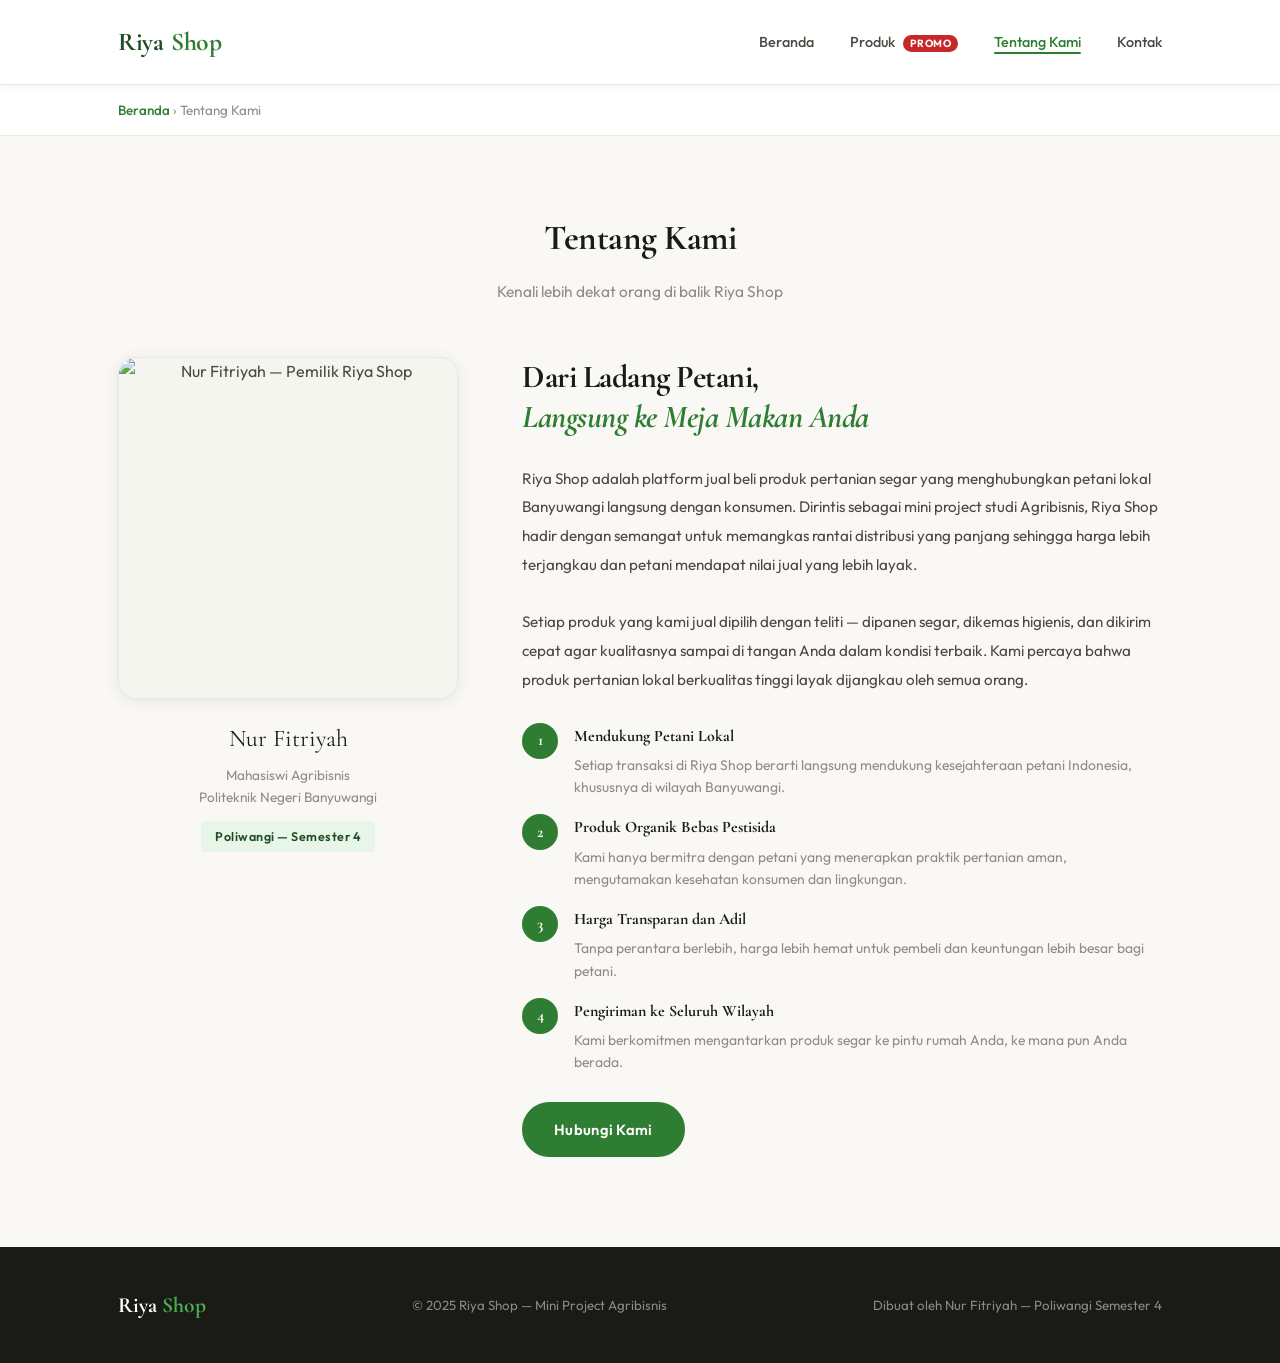
==== about.html @ f0473c8d "first" ====
<!DOCTYPE html>
<html lang="id">
<head>
  <meta charset="UTF-8" />
  <meta name="viewport" content="width=device-width, initial-scale=1.0" />
  <title>Tentang Kami — Riya Shop</title>
  <link rel="stylesheet" href="style.css" />
</head>

<body>

  <!-- ============================================================
       HEADER / NAVBAR
       ============================================================ -->
  <header>
    <div class="container">
      <nav class="navbar">
        <a href="index.html" class="logo">Riya <span>Shop</span></a>
        <ul class="nav-links">
          <li><a href="index.html">Beranda</a></li>
          <li><a href="product.html">Produk <span class="badge-promo">Promo</span></a></li>
          <li><a href="about.html" class="aktif">Tentang Kami</a></li>
          <li><a href="contact.html">Kontak</a></li>
        </ul>
      </nav>
    </div>
  </header>


  <!-- ============================================================
       BREADCRUMB
       ============================================================ -->
  <div class="breadcrumb">
    <div class="container">
      <a href="index.html">Beranda</a> &rsaquo; Tentang Kami
    </div>
  </div>


  <!-- ============================================================
       SECTION TENTANG KAMI
       ============================================================ -->
  <section class="section-about">
    <div class="container">

      <!-- Judul Section -->
      <div class="section-judul">
        <h2>Tentang Kami</h2>
        <p>Kenali lebih dekat orang di balik Riya Shop</p>
      </div>

      <!-- Layout 2 Kolom -->
      <div class="layout-about">

        <!-- Kolom Kiri — Kartu Profil -->
        <div class="kartu-profil">
          <div class="foto-profil">
            <img
              src="assets/images/profile-owner.png"
              alt="Nur Fitriyah — Pemilik Riya Shop"
            />
          </div>
          <p class="nama-pemilik">Nur Fitriyah</p>
          <p class="jabatan-pemilik">
            Mahasiswi Agribisnis<br>
            Politeknik Negeri Banyuwangi
          </p>
          <span class="tag-kampus">Poliwangi — Semester 4</span>
        </div>

        <!-- Kolom Kanan — Konten Teks -->
        <div class="konten-about">

          <h2>Dari Ladang Petani,<br><em>Langsung ke Meja Makan Anda</em></h2>

          <p>
            Riya Shop adalah platform jual beli produk pertanian segar yang
            menghubungkan petani lokal Banyuwangi langsung dengan konsumen.
            Dirintis sebagai mini project studi Agribisnis, Riya Shop hadir
            dengan semangat untuk memangkas rantai distribusi yang panjang
            sehingga harga lebih terjangkau dan petani mendapat nilai jual
            yang lebih layak.
          </p>

          <p>
            Setiap produk yang kami jual dipilih dengan teliti — dipanen segar,
            dikemas higienis, dan dikirim cepat agar kualitasnya sampai di
            tangan Anda dalam kondisi terbaik. Kami percaya bahwa produk
            pertanian lokal berkualitas tinggi layak dijangkau oleh semua orang.
          </p>

          <!-- Daftar Misi -->
          <div class="list-misi">

            <div class="item-misi">
              <div class="nomor-misi">1</div>
              <div>
                <h4>Mendukung Petani Lokal</h4>
                <p>
                  Setiap transaksi di Riya Shop berarti langsung mendukung
                  kesejahteraan petani Indonesia, khususnya di wilayah Banyuwangi.
                </p>
              </div>
            </div>

            <div class="item-misi">
              <div class="nomor-misi">2</div>
              <div>
                <h4>Produk Organik Bebas Pestisida</h4>
                <p>
                  Kami hanya bermitra dengan petani yang menerapkan praktik
                  pertanian aman, mengutamakan kesehatan konsumen dan lingkungan.
                </p>
              </div>
            </div>

            <div class="item-misi">
              <div class="nomor-misi">3</div>
              <div>
                <h4>Harga Transparan dan Adil</h4>
                <p>
                  Tanpa perantara berlebih, harga lebih hemat untuk pembeli
                  dan keuntungan lebih besar bagi petani.
                </p>
              </div>
            </div>

            <div class="item-misi">
              <div class="nomor-misi">4</div>
              <div>
                <h4>Pengiriman ke Seluruh Wilayah</h4>
                <p>
                  Kami berkomitmen mengantarkan produk segar ke pintu rumah
                  Anda, ke mana pun Anda berada.
                </p>
              </div>
            </div>

          </div><!-- /list-misi -->

          <a href="contact.html" class="btn-utama" style="align-self: flex-start;">
            Hubungi Kami
          </a>

        </div><!-- /konten-about -->
      </div><!-- /layout-about -->
    </div>
  </section>


  <!-- ============================================================
       FOOTER
       ============================================================ -->
  <footer>
    <div class="container">
      <div class="footer-isi">
        <span class="footer-logo">Riya <span>Shop</span></span>
        <p>&copy; 2025 Riya Shop — Mini Project Agribisnis</p>
        <p>Dibuat oleh Nur Fitriyah — Poliwangi Semester 4</p>
      </div>
    </div>
  </footer>

</body>
</html>
---- style.css ----
/* ============================================================
   Riya Shop — Stylesheet Utama
   File: style.css
   Deskripsi: Styling untuk website e-commerce agribisnis
               Riya Shop by Nur Fitriyah — Poliwangi Semester 4
   ============================================================ */

/* --- Import Font dari Google Fonts --- */
@import url('https://fonts.googleapis.com/css2?family=Cormorant+Garamond:ital,wght@0,500;0,600;0,700;1,500;1,600&family=Outfit:wght@300;400;500;600;700&display=swap');

/* ============================================================
   VARIABEL GLOBAL
   ============================================================ */
:root {
  /* Warna Utama */
  --hijau-tua:    #1f4d23;
  --hijau-utama:  #2e7d32;
  --hijau-sedang: #4caf50;
  --hijau-muda:   #e8f5e9;
  --hijau-pucat:  #f1f8f1;

  /* Warna Netral */
  --krem:         #faf8f4;
  --putih:        #ffffff;
  --abu-muda:     #f5f5f0;
  --abu-sedang:   #8d8d82;
  --abu-tua:      #4a4a42;
  --hitam:        #1a1a16;

  /* Warna Aksen */
  --merah:        #c62828;
  --emas:         #f9a825;

  /* Font */
  --font-judul: 'Cormorant Garamond', Georgia, serif;
  --font-teks:  'Outfit', sans-serif;

  /* Efek */
  --bayangan:       0 2px 16px rgba(0,0,0,0.08);
  --bayangan-hover: 0 8px 32px rgba(0,0,0,0.14);
  --radius:         10px;
  --radius-besar:   18px;

  /* Transisi */
  --transisi: 0.25s ease;
}

/* ============================================================
   RESET & BASE
   ============================================================ */
*, *::before, *::after {
  box-sizing: border-box;
  margin: 0;
  padding: 0;
}

html {
  scroll-behavior: smooth;
}

body {
  font-family: var(--font-teks);
  font-size: 16px;
  color: var(--abu-tua);
  background-color: var(--krem);
  line-height: 1.7;
  -webkit-font-smoothing: antialiased;
}

img {
  max-width: 100%;
  display: block;
}

a {
  text-decoration: none;
  color: inherit;
}

ul {
  list-style: none;
}

/* ============================================================
   KOMPONEN BERSAMA
   ============================================================ */

/* Pembatas lebar konten */
.container {
  max-width: 1100px;
  margin: 0 auto;
  padding: 0 28px;
}

/* Judul section */
.section-judul {
  text-align: center;
  margin-bottom: 52px;
}

.section-judul h2 {
  font-family: var(--font-judul);
  font-size: 2.2rem;
  color: var(--hitam);
  margin-bottom: 10px;
  letter-spacing: -0.5px;
}

.section-judul p {
  font-size: 0.97rem;
  color: var(--abu-sedang);
}

/* Garis pemisah */
.divider {
  border: none;
  border-top: 1px solid #e8e8e4;
  margin: 24px 0;
}

/* ============================================================
   TOMBOL
   ============================================================ */

/* Tombol Utama (hijau solid) */
.btn-utama {
  display: inline-block;
  background-color: var(--hijau-utama);
  color: var(--putih);
  font-family: var(--font-teks);
  font-size: 0.92rem;
  font-weight: 600;
  padding: 13px 30px;
  border-radius: 50px;
  border: 2px solid var(--hijau-utama);
  cursor: pointer;
  transition: background-color var(--transisi), transform var(--transisi), box-shadow var(--transisi);
  letter-spacing: 0.3px;
  text-align: center;
}

.btn-utama:hover {
  background-color: var(--hijau-tua);
  border-color: var(--hijau-tua);
  transform: translateY(-2px);
  box-shadow: 0 6px 20px rgba(46,125,50,0.30);
}

/* Tombol Outline (border hijau, transparan) */
.btn-outline {
  display: inline-block;
  background-color: transparent;
  color: var(--hijau-utama);
  font-family: var(--font-teks);
  font-size: 0.92rem;
  font-weight: 600;
  padding: 12px 28px;
  border-radius: 50px;
  border: 2px solid var(--hijau-utama);
  cursor: pointer;
  transition: all var(--transisi);
  letter-spacing: 0.3px;
  text-align: center;
}

.btn-outline:hover {
  background-color: var(--hijau-utama);
  color: var(--putih);
  transform: translateY(-2px);
}

/* ============================================================
   NAVBAR / HEADER
   ============================================================ */

header {
  background-color: var(--putih);
  border-bottom: 1px solid #e8e8e3;
  position: sticky;
  top: 0;
  z-index: 100;
  box-shadow: 0 2px 10px rgba(0,0,0,0.05);
}

.navbar {
  display: flex;
  justify-content: space-between;
  align-items: center;
  padding: 20px 0;
}

/* Logo */
.logo {
  font-family: var(--font-judul);
  font-size: 1.6rem;
  color: var(--hijau-tua);
  font-weight: 700;
  letter-spacing: -0.5px;
}

.logo span {
  color: var(--hijau-utama);
}

/* Link navigasi */
.nav-links {
  display: flex;
  gap: 36px;
  align-items: center;
}

.nav-links a {
  font-size: 0.9rem;
  font-weight: 500;
  color: var(--abu-tua);
  transition: color var(--transisi);
  position: relative;
  padding-bottom: 3px;
}

/* Garis bawah saat hover atau aktif */
.nav-links a::after {
  content: '';
  position: absolute;
  bottom: 0;
  left: 0;
  width: 0;
  height: 2px;
  background-color: var(--hijau-utama);
  transition: width var(--transisi);
  border-radius: 2px;
}

.nav-links a:hover::after,
.nav-links a.aktif::after {
  width: 100%;
}

.nav-links a:hover,
.nav-links a.aktif {
  color: var(--hijau-utama);
}

/* Badge "Promo" kecil di nav */
.badge-promo {
  background-color: var(--merah);
  color: var(--putih);
  font-size: 0.65rem;
  font-weight: 700;
  padding: 2px 7px;
  border-radius: 20px;
  margin-left: 5px;
  vertical-align: middle;
  letter-spacing: 0.5px;
  text-transform: uppercase;
}

/* ============================================================
   HERO SECTION — index.html
   ============================================================ */

.hero {
  position: relative;
  overflow: hidden;
  height: 520px;
  display: flex;
  align-items: center;
}

/* Gambar hero sebagai background */
.hero-bg {
  position: absolute;
  inset: 0;
  width: 100%;
  height: 100%;
  object-fit: cover;
  object-position: center;
}

/* Overlay gelap di atas gambar */
.hero-overlay {
  position: absolute;
  inset: 0;
  background: linear-gradient(90deg,
    rgba(10, 40, 12, 0.82) 0%,
    rgba(10, 40, 12, 0.50) 60%,
    rgba(10, 40, 12, 0.10) 100%
  );
}

/* Konten teks hero */
.hero-konten {
  position: relative;
  z-index: 2;
  color: var(--putih);
  max-width: 580px;
}

/* Label kecil di atas judul */
.hero-label {
  display: inline-block;
  background-color: rgba(255,255,255,0.15);
  border: 1px solid rgba(255,255,255,0.35);
  color: var(--putih);
  font-size: 0.78rem;
  font-weight: 600;
  letter-spacing: 1.8px;
  text-transform: uppercase;
  padding: 5px 14px;
  border-radius: 4px;
  margin-bottom: 18px;
  backdrop-filter: blur(4px);
}

.hero-konten h1 {
  font-family: var(--font-judul);
  font-size: 3.2rem;
  line-height: 1.15;
  margin-bottom: 16px;
  letter-spacing: -1px;
  color: var(--putih);
}

.hero-konten h1 em {
  font-style: italic;
  color: #a5d6a7;
}

.hero-konten p {
  font-size: 1rem;
  color: rgba(255,255,255,0.82);
  margin-bottom: 32px;
  max-width: 460px;
  line-height: 1.8;
}

.hero-cta {
  display: flex;
  gap: 14px;
  align-items: center;
  flex-wrap: wrap;
}

/* Tombol hero (warna khusus agar kontras) */
.hero-cta .btn-utama {
  background-color: var(--putih);
  color: var(--hijau-tua);
  border-color: var(--putih);
}

.hero-cta .btn-utama:hover {
  background-color: var(--hijau-muda);
  color: var(--hijau-tua);
  border-color: var(--hijau-muda);
}

.hero-cta small {
  font-size: 0.82rem;
  color: rgba(255,255,255,0.70);
}

/* ============================================================
   SECTION KEUNGGULAN — index.html
   ============================================================ */

.section-unggulan {
  padding: 64px 0;
  background-color: var(--hijau-muda);
}

.grid-unggulan {
  display: grid;
  grid-template-columns: repeat(auto-fill, minmax(220px, 1fr));
  gap: 24px;
}

.item-unggulan {
  background-color: var(--putih);
  border-radius: var(--radius);
  padding: 30px 22px;
  text-align: center;
  box-shadow: var(--bayangan);
  transition: transform var(--transisi), box-shadow var(--transisi);
}

.item-unggulan:hover {
  transform: translateY(-4px);
  box-shadow: var(--bayangan-hover);
}

/* Ikon lingkaran hijau */
.ikon-box {
  width: 54px;
  height: 54px;
  border-radius: 50%;
  background-color: var(--hijau-muda);
  display: flex;
  align-items: center;
  justify-content: center;
  margin: 0 auto 16px;
}

/* Tanda centang / simbol teks sederhana sebagai ikon */
.ikon-box span {
  font-size: 1.4rem;
  color: var(--hijau-utama);
  font-weight: 700;
  font-family: var(--font-judul);
}

.item-unggulan h4 {
  font-family: var(--font-judul);
  font-size: 1.05rem;
  color: var(--hitam);
  margin-bottom: 8px;
}

.item-unggulan p {
  font-size: 0.85rem;
  color: var(--abu-sedang);
  line-height: 1.6;
}

/* ============================================================
   SECTION PRODUK — Kartu produk di index.html
   ============================================================ */

.section-produk {
  padding: 80px 0;
  background-color: var(--putih);
}

/* Grid kartu produk */
.grid-produk {
  display: grid;
  grid-template-columns: repeat(auto-fill, minmax(240px, 1fr));
  gap: 28px;
}

/* Satu kartu produk */
.kartu-produk {
  background-color: var(--putih);
  border: 1px solid #ebebeb;
  border-radius: var(--radius-besar);
  overflow: hidden;
  display: flex;
  flex-direction: column;
  transition: transform var(--transisi), box-shadow var(--transisi);
}

.kartu-produk:hover {
  transform: translateY(-6px);
  box-shadow: var(--bayangan-hover);
}

/* Area gambar dalam kartu */
.kartu-gambar {
  position: relative;
  height: 200px;
  overflow: hidden;
  background-color: var(--abu-muda);
}

.kartu-gambar img {
  width: 100%;
  height: 100%;
  object-fit: cover;
  transition: transform 0.4s ease;
}

.kartu-produk:hover .kartu-gambar img {
  transform: scale(1.05);
}

/* Badge di atas gambar kartu */
.kartu-badge {
  position: absolute;
  top: 12px;
  left: 12px;
  background-color: var(--hijau-utama);
  color: var(--putih);
  font-size: 0.68rem;
  font-weight: 700;
  padding: 3px 10px;
  border-radius: 4px;
  letter-spacing: 0.8px;
  text-transform: uppercase;
}

.kartu-badge.merah {
  background-color: var(--merah);
}

/* Konten teks dalam kartu */
.kartu-info {
  padding: 20px;
  flex: 1;
  display: flex;
  flex-direction: column;
  gap: 7px;
}

.kartu-nama {
  font-family: var(--font-judul);
  font-size: 1.05rem;
  color: var(--hitam);
  font-weight: 600;
  line-height: 1.3;
}

.kartu-harga {
  font-size: 1.1rem;
  font-weight: 700;
  color: var(--hijau-utama);
}

.kartu-deskripsi {
  font-size: 0.84rem;
  color: var(--abu-sedang);
  line-height: 1.6;
  flex: 1;
}

.kartu-info .btn-utama {
  margin-top: 12px;
  font-size: 0.85rem;
  padding: 10px 20px;
}

/* ============================================================
   BREADCRUMB — product.html, about.html, contact.html
   ============================================================ */

.breadcrumb {
  padding: 14px 0;
  font-size: 0.84rem;
  color: var(--abu-sedang);
  border-bottom: 1px solid #ebebeb;
  background-color: var(--putih);
}

.breadcrumb a {
  color: var(--hijau-utama);
  font-weight: 500;
}

.breadcrumb a:hover {
  text-decoration: underline;
}

/* ============================================================
   HALAMAN DETAIL PRODUK — product.html
   ============================================================ */

.section-detail {
  padding: 60px 0 90px;
}

/* Layout 2 kolom */
.layout-detail {
  display: grid;
  grid-template-columns: 1fr 1fr;
  gap: 64px;
  align-items: start;
}

/* Kolom gambar produk */
.kolom-gambar {
  position: sticky;
  top: 100px;
}

.bingkai-gambar {
  border-radius: var(--radius-besar);
  overflow: hidden;
  box-shadow: var(--bayangan);
  border: 1px solid #e8e8e4;
  position: relative;
  background-color: var(--abu-muda);
}

.bingkai-gambar img {
  width: 100%;
  height: 420px;
  object-fit: cover;
  display: block;
}

/* Label PROMO di sudut gambar */
.label-promo {
  position: absolute;
  top: 18px;
  right: 18px;
  background-color: var(--merah);
  color: var(--putih);
  font-size: 0.72rem;
  font-weight: 700;
  padding: 6px 14px;
  border-radius: 6px;
  letter-spacing: 1px;
  text-transform: uppercase;
  box-shadow: 0 3px 10px rgba(198,40,40,0.35);
}

/* Kolom informasi produk */
.kolom-info {
  display: flex;
  flex-direction: column;
  gap: 22px;
}

/* Tag kategori kecil */
.tag-kategori {
  display: inline-block;
  background-color: var(--hijau-muda);
  color: var(--hijau-tua);
  font-size: 0.75rem;
  font-weight: 600;
  padding: 4px 12px;
  border-radius: 4px;
  letter-spacing: 1px;
  text-transform: uppercase;
}

/* Judul nama produk */
.nama-produk {
  font-family: var(--font-judul);
  font-size: 2.2rem;
  color: var(--hitam);
  line-height: 1.2;
  letter-spacing: -0.5px;
}

/* Blok harga */
.blok-harga {
  display: flex;
  align-items: baseline;
  gap: 10px;
}

.harga-utama {
  font-family: var(--font-judul);
  font-size: 2rem;
  font-weight: 700;
  color: var(--hijau-utama);
}

.harga-satuan {
  font-size: 0.88rem;
  color: var(--abu-sedang);
  background-color: var(--abu-muda);
  padding: 3px 10px;
  border-radius: 20px;
}

/* Deskripsi produk */
.deskripsi-produk h3 {
  font-family: var(--font-judul);
  font-size: 1.05rem;
  color: var(--hitam);
  margin-bottom: 10px;
}

.deskripsi-produk p {
  font-size: 0.94rem;
  color: var(--abu-tua);
  line-height: 1.85;
}

/* Kotak promosi menonjol */
.caption-promo {
  background-color: #fff5f5;
  border: 1px solid #ffcdd2;
  border-left: 4px solid var(--merah);
  border-radius: 8px;
  padding: 16px 20px;
  font-size: 0.9rem;
  color: #8b1a0e;
  font-weight: 500;
  line-height: 1.6;
}

.caption-promo strong {
  font-weight: 700;
}

/* Daftar keunggulan */
.list-keunggulan {
  display: flex;
  flex-direction: column;
  gap: 10px;
}

.list-keunggulan li {
  font-size: 0.9rem;
  color: var(--abu-tua);
  display: flex;
  align-items: center;
  gap: 10px;
}

.list-keunggulan li::before {
  content: '';
  width: 20px;
  height: 20px;
  border-radius: 50%;
  background-color: var(--hijau-muda);
  border: 2px solid var(--hijau-sedang);
  flex-shrink: 0;
  /* Buat tanda centang manual dengan pseudo-element tidak bisa,
     jadi kita pakai border trick */
  display: inline-block;
}

/* Gunakan after trick untuk centang */
.list-keunggulan li {
  position: relative;
}

.list-keunggulan li .ceklis {
  width: 20px;
  height: 20px;
  border-radius: 50%;
  background-color: var(--hijau-muda);
  border: 2px solid var(--hijau-sedang);
  flex-shrink: 0;
  display: flex;
  align-items: center;
  justify-content: center;
  font-size: 0.65rem;
  color: var(--hijau-tua);
  font-weight: 900;
}

/* Override pseudo-element jika menggunakan .ceklis */
.list-keunggulan li::before {
  display: none;
}

/* Info stok */
.info-stok {
  display: flex;
  align-items: center;
  gap: 8px;
  font-size: 0.85rem;
  color: var(--abu-sedang);
}

.dot-hijau {
  width: 9px;
  height: 9px;
  border-radius: 50%;
  background-color: #4caf50;
  flex-shrink: 0;
}

/* Area tombol CTA detail produk */
.area-cta {
  display: flex;
  gap: 14px;
  flex-wrap: wrap;
}

.area-cta .btn-utama,
.area-cta .btn-outline {
  flex: 1;
  padding: 15px 20px;
  font-size: 0.95rem;
}

/* ============================================================
   HALAMAN ABOUT — about.html
   ============================================================ */

.section-about {
  padding: 72px 0 90px;
}

.layout-about {
  display: grid;
  grid-template-columns: 340px 1fr;
  gap: 64px;
  align-items: start;
}

/* Kartu profil kiri */
.kartu-profil {
  text-align: center;
}

.foto-profil {
  width: 100%;
  border-radius: var(--radius-besar);
  overflow: hidden;
  box-shadow: var(--bayangan);
  margin-bottom: 20px;
  border: 1px solid #e8e8e4;
  background-color: var(--abu-muda);
}

.foto-profil img {
  width: 100%;
  height: 340px;
  object-fit: cover;
  display: block;
}

.nama-pemilik {
  font-family: var(--font-judul);
  font-size: 1.5rem;
  color: var(--hitam);
  margin-bottom: 6px;
}

.jabatan-pemilik {
  font-size: 0.85rem;
  color: var(--abu-sedang);
  line-height: 1.6;
}

.tag-kampus {
  display: inline-block;
  margin-top: 12px;
  background-color: var(--hijau-muda);
  color: var(--hijau-tua);
  font-size: 0.78rem;
  font-weight: 600;
  padding: 5px 14px;
  border-radius: 4px;
  letter-spacing: 0.5px;
}

/* Konten teks about */
.konten-about {
  display: flex;
  flex-direction: column;
  gap: 28px;
}

.konten-about h2 {
  font-family: var(--font-judul);
  font-size: 2rem;
  color: var(--hitam);
  line-height: 1.25;
  letter-spacing: -0.5px;
}

.konten-about h2 em {
  font-style: italic;
  color: var(--hijau-utama);
}

.konten-about p {
  font-size: 0.95rem;
  color: var(--abu-tua);
  line-height: 1.9;
}

/* Poin misi */
.list-misi {
  display: flex;
  flex-direction: column;
  gap: 16px;
}

.item-misi {
  display: flex;
  gap: 16px;
  align-items: flex-start;
}

.nomor-misi {
  width: 36px;
  height: 36px;
  border-radius: 50%;
  background-color: var(--hijau-utama);
  color: var(--putih);
  font-family: var(--font-judul);
  font-size: 1rem;
  font-weight: 700;
  display: flex;
  align-items: center;
  justify-content: center;
  flex-shrink: 0;
}

.item-misi div h4 {
  font-family: var(--font-judul);
  font-size: 1rem;
  color: var(--hitam);
  margin-bottom: 4px;
}

.item-misi div p {
  font-size: 0.87rem;
  color: var(--abu-sedang);
  line-height: 1.6;
  margin: 0;
}

/* ============================================================
   HALAMAN KONTAK — contact.html
   ============================================================ */

.section-contact {
  padding: 72px 0 100px;
}

.layout-contact {
  max-width: 700px;
  margin: 0 auto;
}

/* Kotak info kontak */
.kotak-kontak {
  background-color: var(--putih);
  border: 1px solid #e8e8e4;
  border-radius: var(--radius-besar);
  padding: 48px 52px;
  box-shadow: var(--bayangan);
}

.kotak-kontak h2 {
  font-family: var(--font-judul);
  font-size: 1.9rem;
  color: var(--hitam);
  margin-bottom: 6px;
  letter-spacing: -0.5px;
}

.kotak-kontak .subjudul {
  font-size: 0.9rem;
  color: var(--abu-sedang);
  margin-bottom: 36px;
}

/* Baris info kontak */
.baris-kontak {
  display: flex;
  flex-direction: column;
  gap: 24px;
  margin-bottom: 36px;
}

.item-kontak {
  display: flex;
  align-items: center;
  gap: 18px;
  padding: 18px 20px;
  background-color: var(--krem);
  border-radius: var(--radius);
  border: 1px solid #ebebeb;
}

/* Kotak ikon kontak */
.ikon-kontak {
  width: 44px;
  height: 44px;
  border-radius: 50%;
  background-color: var(--hijau-muda);
  display: flex;
  align-items: center;
  justify-content: center;
  flex-shrink: 0;
  font-weight: 900;
  font-size: 1rem;
  color: var(--hijau-utama);
  font-family: var(--font-judul);
}

.item-kontak .label-kontak {
  font-size: 0.75rem;
  font-weight: 600;
  color: var(--abu-sedang);
  letter-spacing: 1px;
  text-transform: uppercase;
  margin-bottom: 3px;
}

.item-kontak .nilai-kontak {
  font-size: 1rem;
  font-weight: 600;
  color: var(--hitam);
}

/* Tombol WhatsApp */
.btn-whatsapp {
  display: block;
  width: 100%;
  background-color: #25D366;
  color: var(--putih);
  font-family: var(--font-teks);
  font-size: 0.95rem;
  font-weight: 600;
  padding: 16px 24px;
  border-radius: 50px;
  text-align: center;
  transition: background-color var(--transisi), transform var(--transisi), box-shadow var(--transisi);
}

.btn-whatsapp:hover {
  background-color: #128C7E;
  transform: translateY(-2px);
  box-shadow: 0 6px 20px rgba(37,211,102,0.30);
}

/* Catatan kecil bawah kotak */
.catatan-kontak {
  text-align: center;
  margin-top: 20px;
  font-size: 0.82rem;
  color: var(--abu-sedang);
}

/* ============================================================
   FOOTER
   ============================================================ */

footer {
  background-color: var(--hitam);
  color: #8a8a80;
  padding: 40px 0;
}

.footer-isi {
  display: flex;
  justify-content: space-between;
  align-items: center;
  flex-wrap: wrap;
  gap: 16px;
}

.footer-logo {
  font-family: var(--font-judul);
  font-size: 1.35rem;
  color: var(--putih);
  font-weight: 700;
}

.footer-logo span {
  color: var(--hijau-sedang);
}

footer p {
  font-size: 0.83rem;
}

/* ============================================================
   RESPONSIF (Mobile-friendly)
   ============================================================ */

@media (max-width: 900px) {
  /* Layout detail produk: 2 kolom -> 1 kolom */
  .layout-detail {
    grid-template-columns: 1fr;
    gap: 36px;
  }
  .kolom-gambar { position: static; }
  .bingkai-gambar img { height: 300px; }

  /* Layout about: 2 kolom -> 1 kolom */
  .layout-about {
    grid-template-columns: 1fr;
    gap: 36px;
  }
  .kartu-profil { max-width: 320px; margin: 0 auto; }
}

@media (max-width: 768px) {
  /* Hero */
  .hero { height: auto; padding: 60px 0; }
  .hero-konten h1 { font-size: 2.2rem; }

  /* Navbar: sembunyikan link di mobile (bisa tambahkan hamburger menu) */
  .nav-links { display: none; }

  /* Kotak kontak */
  .kotak-kontak { padding: 32px 24px; }

  /* Footer */
  .footer-isi { flex-direction: column; text-align: center; }

  /* Section judul */
  .section-judul h2 { font-size: 1.7rem; }

  /* Hero judul */
  .hero-konten h1 { font-size: 1.9rem; }
}

@media (max-width: 480px) {
  .container { padding: 0 18px; }
  .nama-produk { font-size: 1.7rem; }
  .harga-utama { font-size: 1.6rem; }
  .area-cta { flex-direction: column; }
  .area-cta .btn-utama,
  .area-cta .btn-outline { width: 100%; }
}

/* --- Logo gambar di navbar --- */
.logo {
  display: flex;
  align-items: center;
  gap: 8px;
}

.logo img {
  height: 32px;
  width: auto;
  object-fit: contain;
  vertical-align: middle;
}
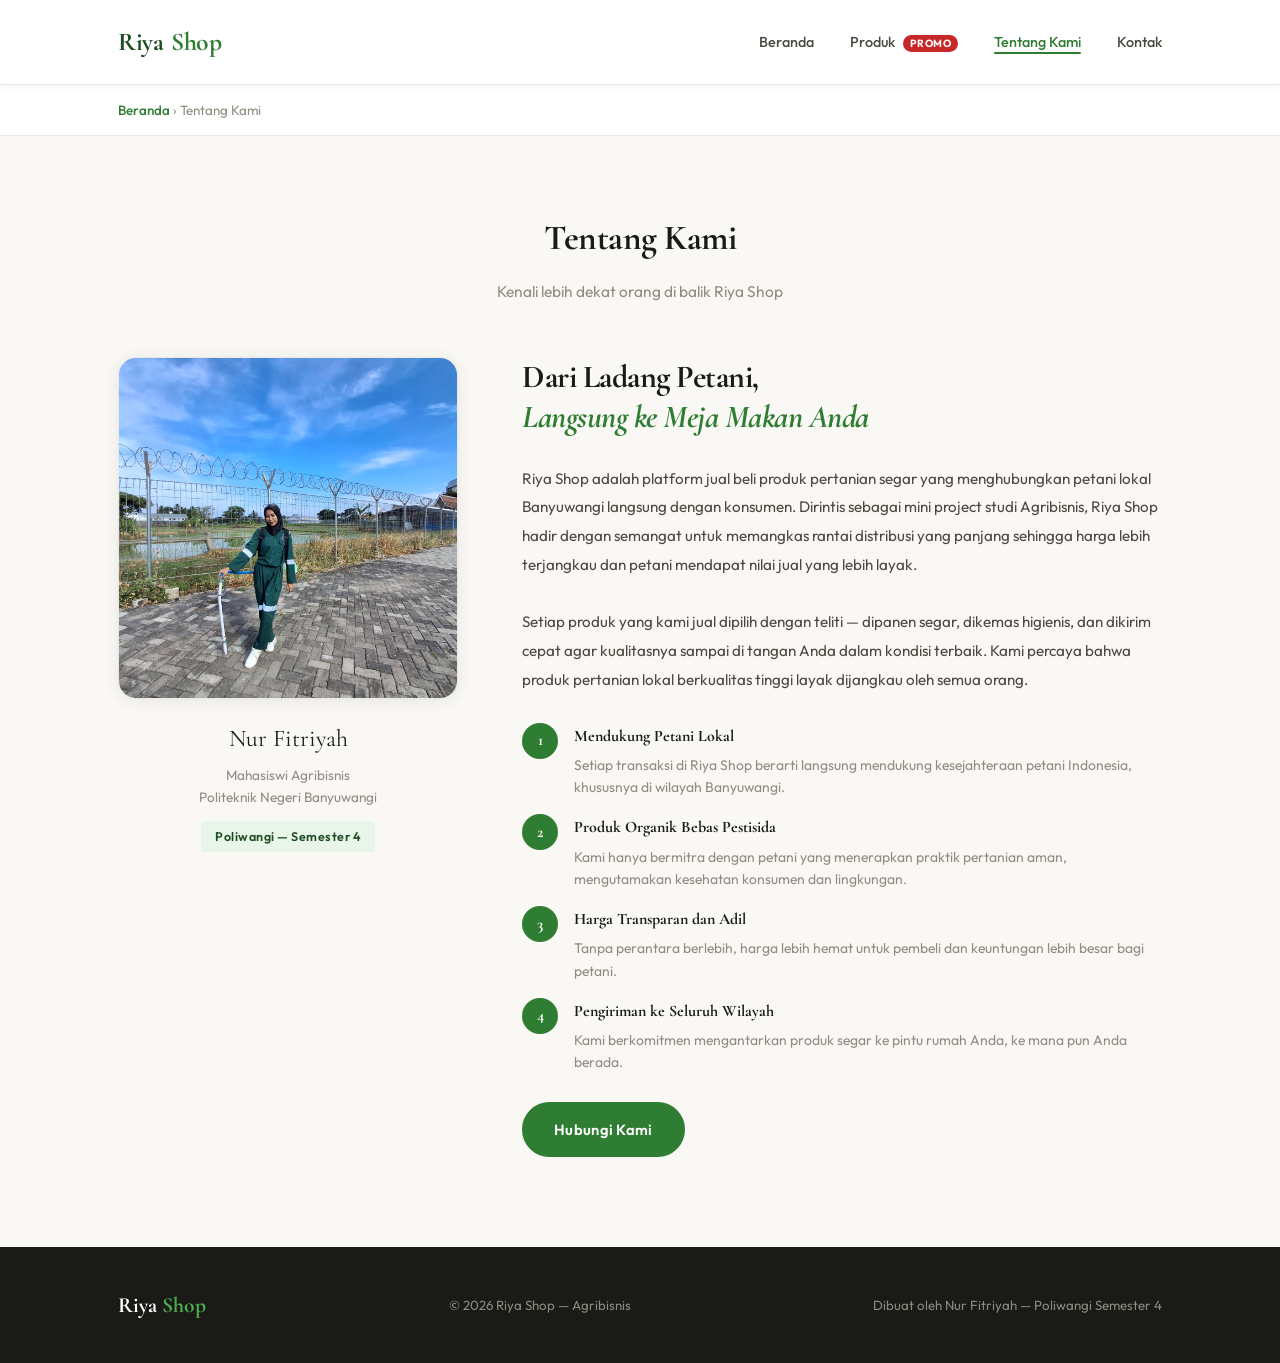
==== commit 1f33a781: "update" ====
--- a/about.html
+++ b/about.html
@@ -155,7 +155,7 @@
     <div class="container">
       <div class="footer-isi">
         <span class="footer-logo">Riya <span>Shop</span></span>
-        <p>&copy; 2025 Riya Shop — Mini Project Agribisnis</p>
+        <p>&copy; 2026 Riya Shop — Agribisnis</p>
         <p>Dibuat oleh Nur Fitriyah — Poliwangi Semester 4</p>
       </div>
     </div>
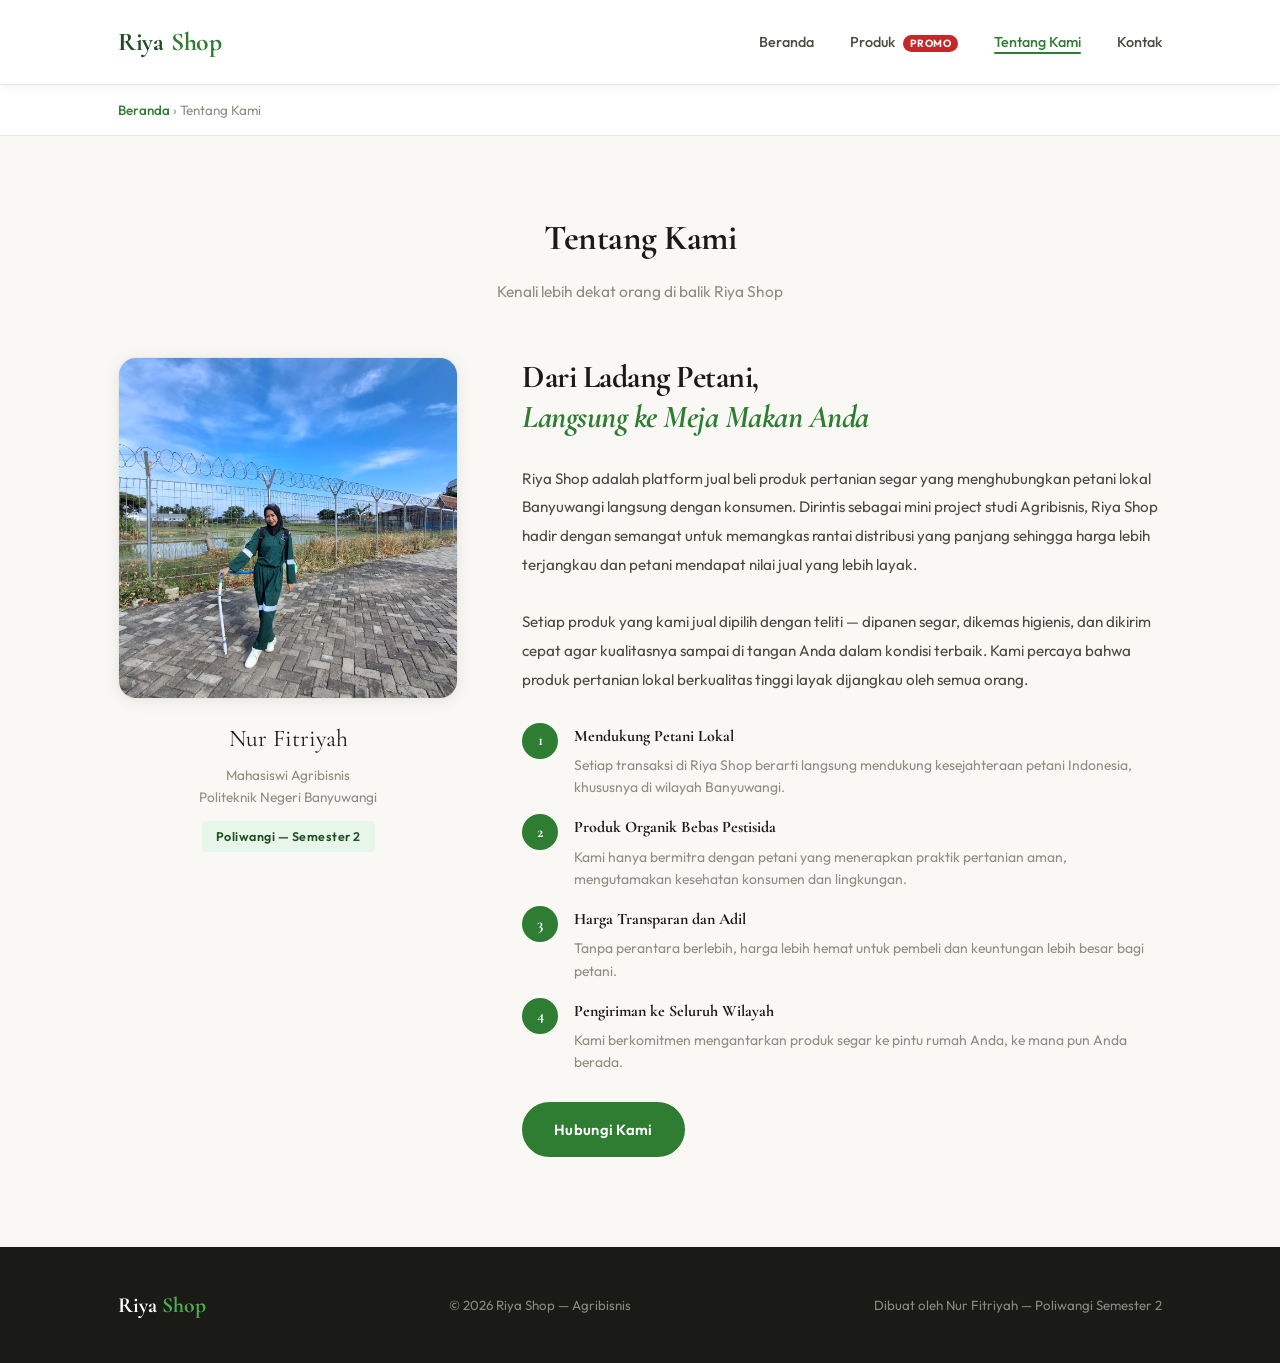
==== commit b96ab817: "update" ====
--- a/about.html
+++ b/about.html
@@ -65,7 +65,7 @@
             Mahasiswi Agribisnis<br>
             Politeknik Negeri Banyuwangi
           </p>
-          <span class="tag-kampus">Poliwangi — Semester 4</span>
+          <span class="tag-kampus">Poliwangi — Semester 2</span>
         </div>
 
         <!-- Kolom Kanan — Konten Teks -->
@@ -156,7 +156,7 @@
       <div class="footer-isi">
         <span class="footer-logo">Riya <span>Shop</span></span>
         <p>&copy; 2026 Riya Shop — Agribisnis</p>
-        <p>Dibuat oleh Nur Fitriyah — Poliwangi Semester 4</p>
+        <p>Dibuat oleh Nur Fitriyah — Poliwangi Semester 2</p>
       </div>
     </div>
   </footer>
--- a/style.css
+++ b/style.css
@@ -2,7 +2,7 @@
    Riya Shop — Stylesheet Utama
    File: style.css
    Deskripsi: Styling untuk website e-commerce agribisnis
-               Riya Shop by Nur Fitriyah — Poliwangi Semester 4
+               Riya Shop by Nur Fitriyah — Poliwangi Semester 2
    ============================================================ */
 
 /* --- Import Font dari Google Fonts --- */
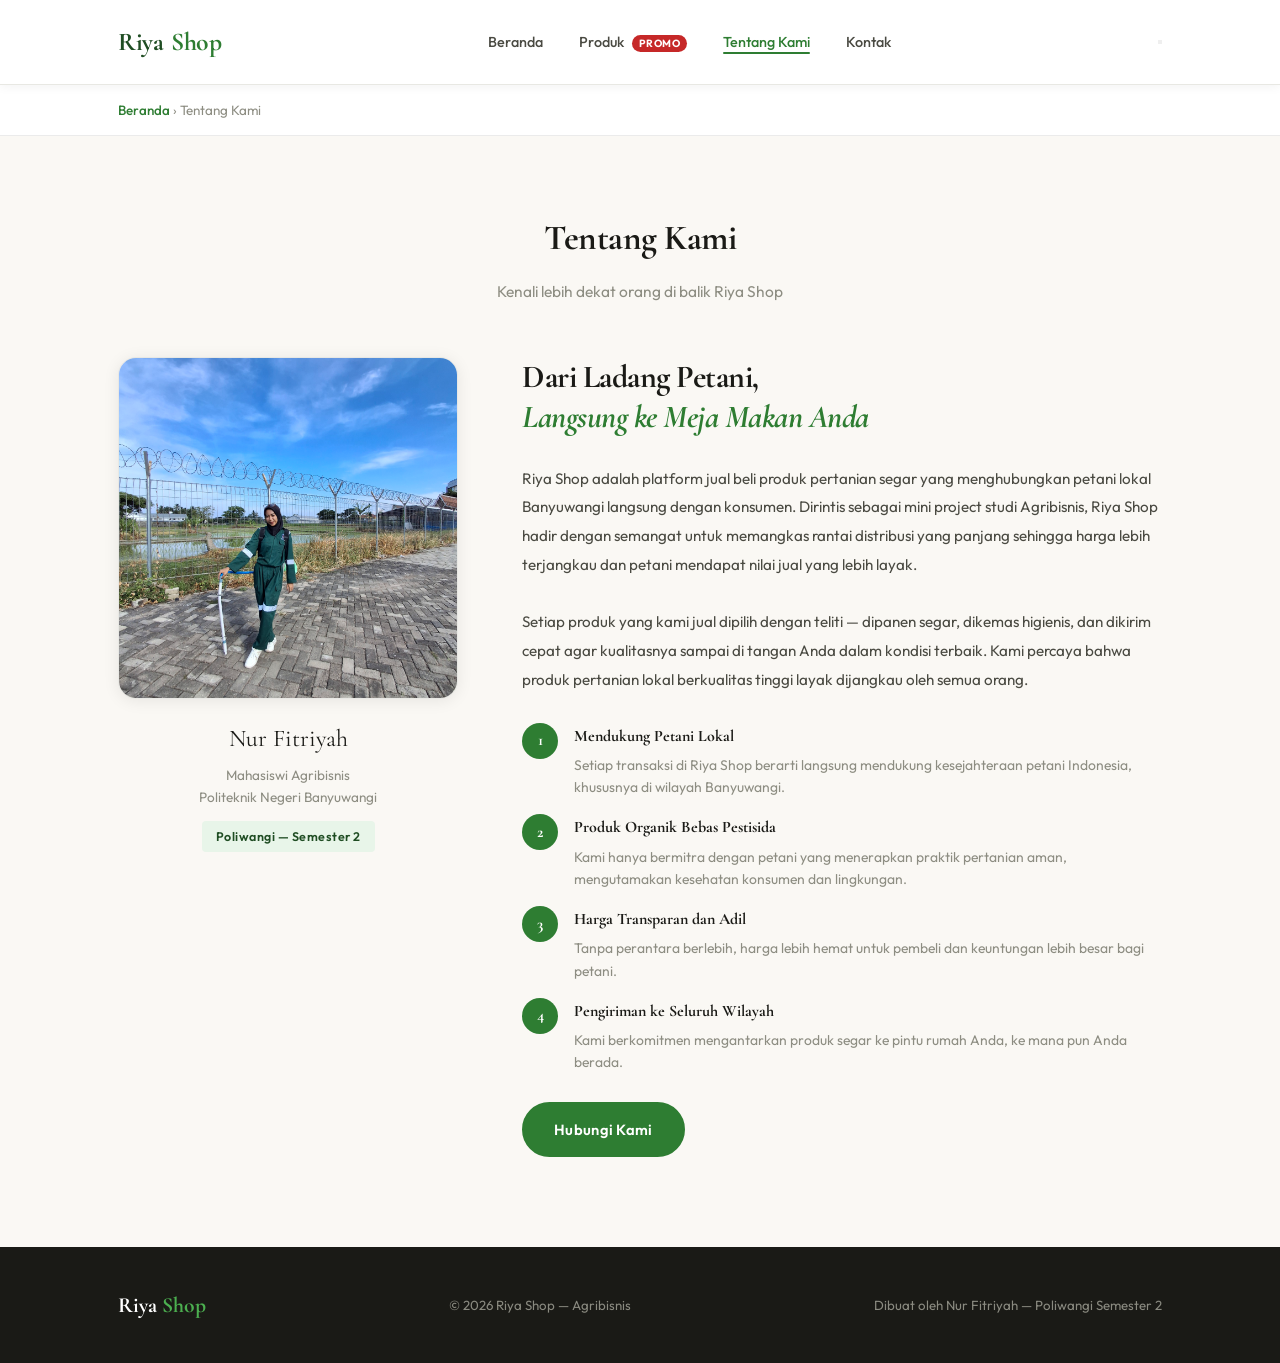
==== commit 6ce4f2d8: "Add hamburger menu for mobile navigation across multiple pages" ====
--- a/about.html
+++ b/about.html
@@ -22,6 +22,11 @@
           <li><a href="about.html" class="aktif">Tentang Kami</a></li>
           <li><a href="contact.html">Kontak</a></li>
         </ul>
+              <button class="hamburger" aria-label="Buka Menu">
+          <span></span>
+          <span></span>
+          <span></span>
+        </button>
       </nav>
     </div>
   </header>
@@ -161,5 +166,21 @@
     </div>
   </footer>
 
+  <script>
+    const hamburger = document.querySelector(".hamburger");
+    const navLinks  = document.querySelector(".nav-links");
+    hamburger.addEventListener("click", () => {
+      hamburger.classList.toggle("aktif");
+      navLinks.classList.toggle("terbuka");
+      document.body.style.overflow = navLinks.classList.contains("terbuka") ? "hidden" : "";
+    });
+    navLinks.querySelectorAll("a").forEach(link => {
+      link.addEventListener("click", () => {
+        hamburger.classList.remove("aktif");
+        navLinks.classList.remove("terbuka");
+        document.body.style.overflow = "";
+      });
+    });
+  </script>
 </body>
 </html>
--- a/style.css
+++ b/style.css
@@ -1071,8 +1071,94 @@
   .hero { height: auto; padding: 60px 0; }
   .hero-konten h1 { font-size: 2.2rem; }
 
-  /* Navbar: sembunyikan link di mobile (bisa tambahkan hamburger menu) */
-  .nav-links { display: none; }
+  /* Navbar: hamburger menu mobile */
+  .nav-links {
+    display: none;
+    position: fixed;
+    top: 0;
+    left: 0;
+    right: 0;
+    bottom: 0;
+    background-color: rgba(15, 40, 15, 0.97);
+    flex-direction: column;
+    justify-content: center;
+    align-items: center;
+    gap: 0;
+    z-index: 200;
+  }
+
+  .nav-links.terbuka {
+    display: flex;
+  }
+
+  .nav-links li {
+    width: 100%;
+    text-align: center;
+    border-bottom: 1px solid rgba(255,255,255,0.08);
+  }
+
+  .nav-links li:first-child {
+    border-top: 1px solid rgba(255,255,255,0.08);
+  }
+
+  .nav-links a {
+    display: block;
+    padding: 20px 40px;
+    font-size: 1.1rem;
+    color: rgba(255,255,255,0.85);
+    font-weight: 500;
+    letter-spacing: 0.5px;
+  }
+
+  .nav-links a:hover,
+  .nav-links a.aktif {
+    color: #a5d6a7;
+    background-color: rgba(255,255,255,0.05);
+  }
+
+  .nav-links a::after {
+    display: none;
+  }
+
+  /* Tombol hamburger */
+  .hamburger {
+    display: flex;
+    flex-direction: column;
+    justify-content: center;
+    gap: 5px;
+    width: 40px;
+    height: 40px;
+    cursor: pointer;
+    z-index: 300;
+    position: relative;
+    background: none;
+    border: none;
+    padding: 4px;
+  }
+
+  .hamburger span {
+    display: block;
+    width: 26px;
+    height: 2.5px;
+    background-color: var(--hijau-tua);
+    border-radius: 3px;
+    transition: all 0.3s ease;
+    transform-origin: center;
+  }
+
+  /* Animasi jadi X saat terbuka */
+  .hamburger.aktif span:nth-child(1) {
+    transform: translateY(7.5px) rotate(45deg);
+    background-color: var(--putih);
+  }
+  .hamburger.aktif span:nth-child(2) {
+    opacity: 0;
+    transform: scaleX(0);
+  }
+  .hamburger.aktif span:nth-child(3) {
+    transform: translateY(-7.5px) rotate(-45deg);
+    background-color: var(--putih);
+  }
 
   /* Kotak kontak */
   .kotak-kontak { padding: 32px 24px; }
